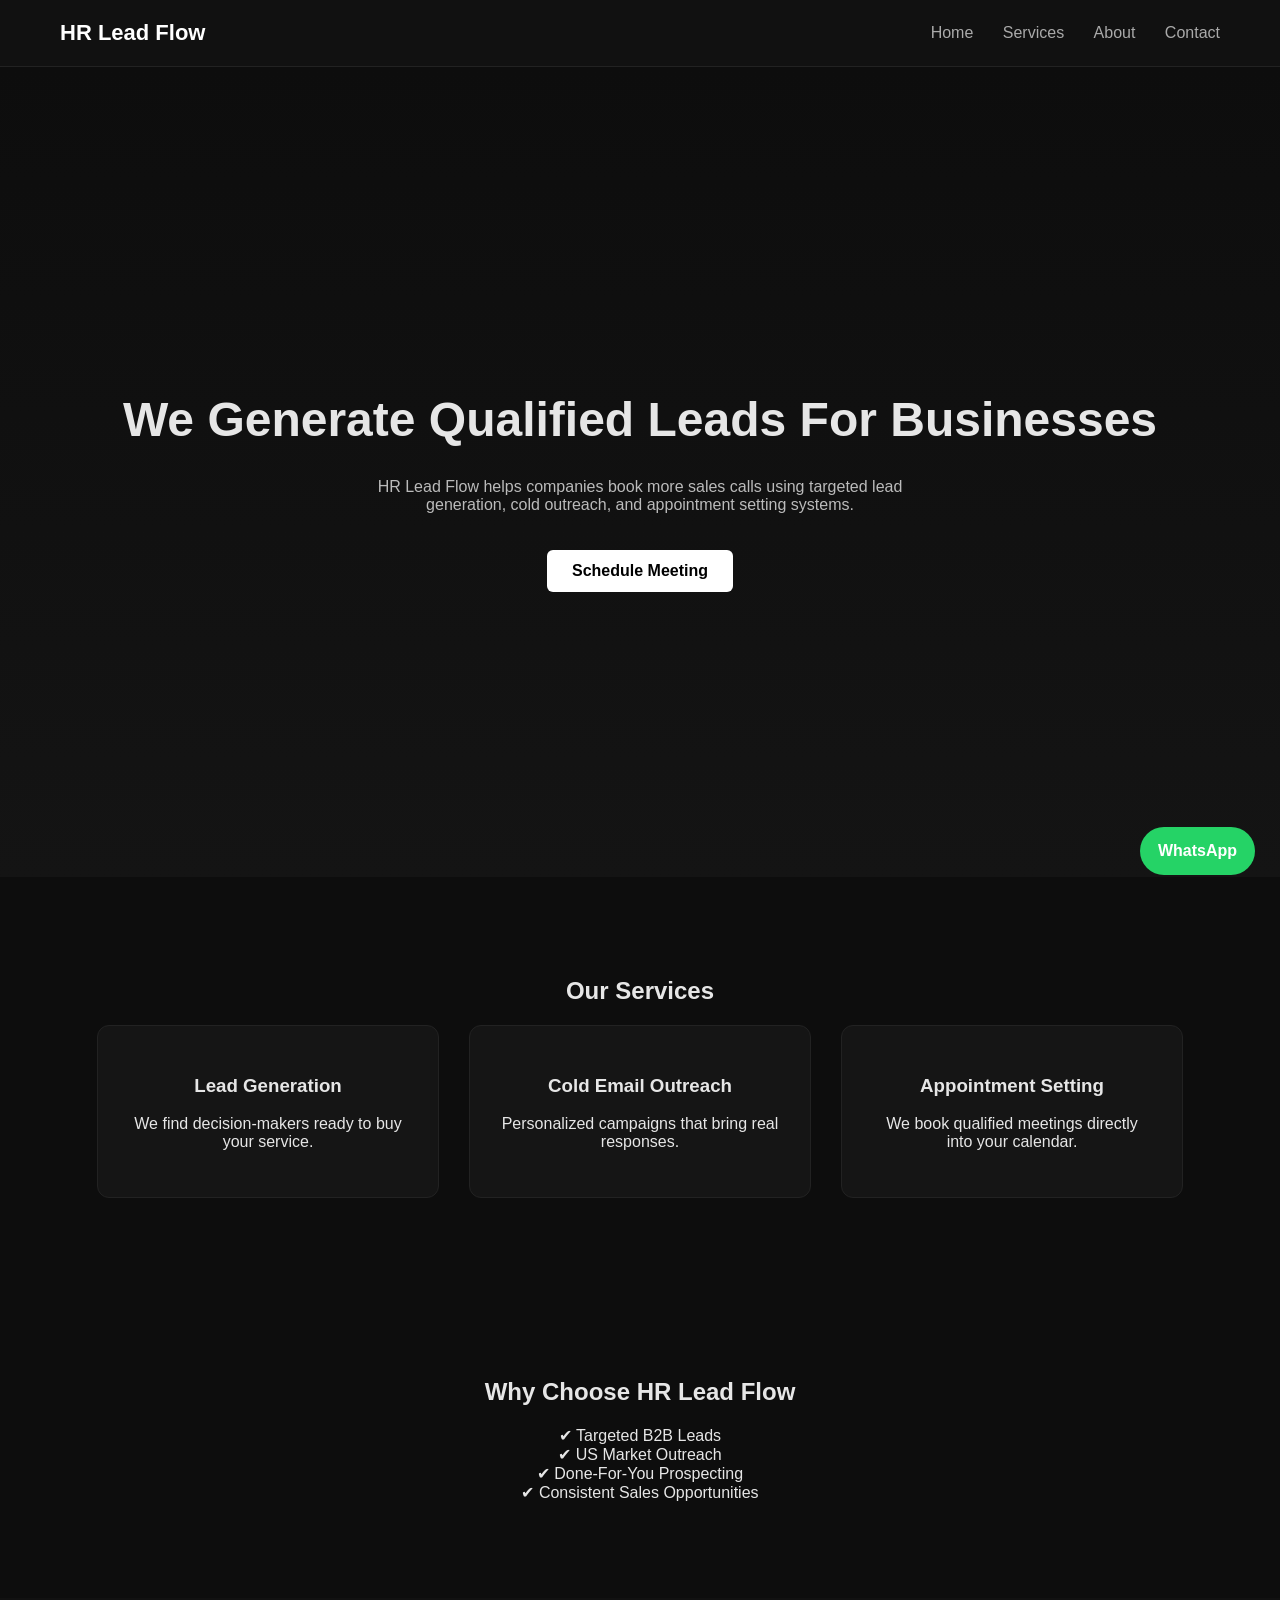
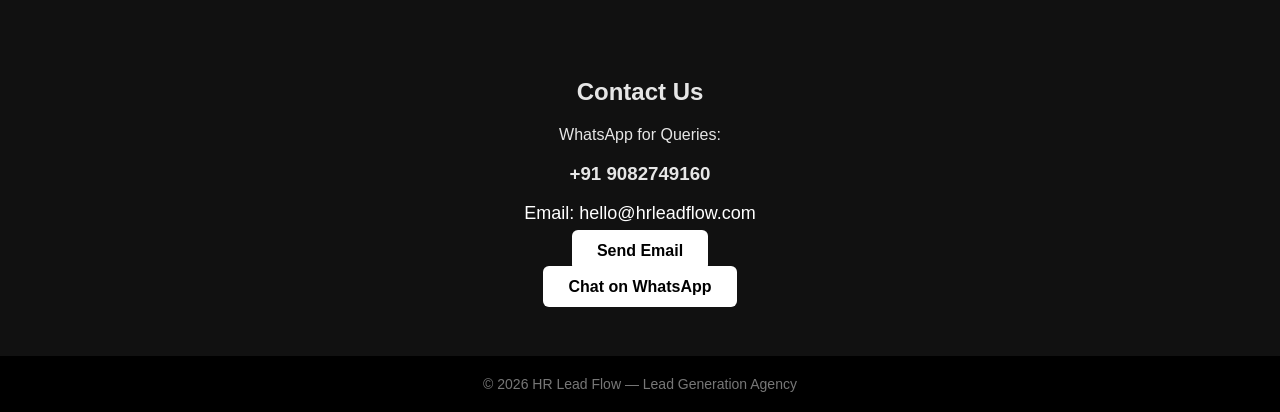
==== index.html @ ba4fa2c9 "Add files via upload" ====
<!DOCTYPE html>
<html lang="en">
<head>
<meta charset="UTF-8">
<meta name="viewport" content="width=device-width, initial-scale=1.0">

<title>HR Lead Flow | Lead Generation Agency</title>

<style>

body{
margin:0;
font-family:Arial, Helvetica, sans-serif;
background:#0d0d0d;
color:#e6e6e6;
}

header{
background:#111;
padding:20px 60px;
display:flex;
justify-content:space-between;
align-items:center;
border-bottom:1px solid #222;
}

.logo{
font-size:22px;
font-weight:bold;
color:white;
}

nav a{
color:#aaa;
margin-left:25px;
text-decoration:none;
}

nav a:hover{
color:white;
}

.hero{
height:90vh;
display:flex;
flex-direction:column;
justify-content:center;
align-items:center;
text-align:center;
background:linear-gradient(180deg,#0d0d0d,#141414);
}

.hero h1{
font-size:48px;
margin-bottom:15px;
}

.hero p{
color:#bbb;
max-width:600px;
}

.btn{
margin-top:20px;
padding:12px 25px;
background:#ffffff;
color:#000;
border-radius:6px;
text-decoration:none;
font-weight:bold;
}

.btn:hover{
background:#ddd;
}

.section{
padding:80px 60px;
text-align:center;
}

.cards{
display:flex;
justify-content:center;
gap:30px;
flex-wrap:wrap;
}

.card{
background:#151515;
padding:30px;
border-radius:12px;
width:280px;
border:1px solid #222;
}

.card:hover{
transform:translateY(-5px);
transition:.3s;
}

.contact{
background:#111;
padding:60px;
text-align:center;
}

footer{
background:#000;
padding:20px;
text-align:center;
color:#777;
font-size:14px;
}

.whatsapp{
position:fixed;
bottom:25px;
right:25px;
background:#25D366;
color:white;
padding:15px 18px;
border-radius:50px;
text-decoration:none;
font-weight:bold;
}

.email{
margin-top:10px;
font-size:18px;
color:#fff;
}

</style>
</head>

<body>

<header>
<div class="logo">HR Lead Flow</div>
<nav>
<a href="#">Home</a>
<a href="#">Services</a>
<a href="#">About</a>
<a href="#">Contact</a>
</nav>
</header>

<section class="hero">
<h1>We Generate Qualified Leads For Businesses</h1>

<p>
HR Lead Flow helps companies book more sales calls using targeted lead generation,
cold outreach, and appointment setting systems.
</p>

<a class="btn" href="https://wa.me/919082749160">
Schedule Meeting
</a>

</section>

<section class="section">
<h2>Our Services</h2>

<div class="cards">

<div class="card">
<h3>Lead Generation</h3>
<p>We find decision-makers ready to buy your service.</p>
</div>

<div class="card">
<h3>Cold Email Outreach</h3>
<p>Personalized campaigns that bring real responses.</p>
</div>

<div class="card">
<h3>Appointment Setting</h3>
<p>We book qualified meetings directly into your calendar.</p>
</div>

</div>
</section>

<section class="section">
<h2>Why Choose HR Lead Flow</h2>

<p>
✔ Targeted B2B Leads<br>
✔ US Market Outreach<br>
✔ Done-For-You Prospecting<br>
✔ Consistent Sales Opportunities
</p>

</section>

<section class="contact">
<h2>Contact Us</h2>

<p>WhatsApp for Queries:</p>
<h3>+91 9082749160</h3>

<p class="email">Email: hello@hrleadflow.com</p>

<a class="btn" href="mailto:hello@hrleadflow.com">
Send Email
</a>

<br><br>

<a class="btn" href="https://wa.me/919082749160">
Chat on WhatsApp
</a>

</section>

<footer>
© 2026 HR Lead Flow — Lead Generation Agency
</footer>

<a class="whatsapp" href="https://wa.me/919082749160">
WhatsApp
</a>

</body>
</html>
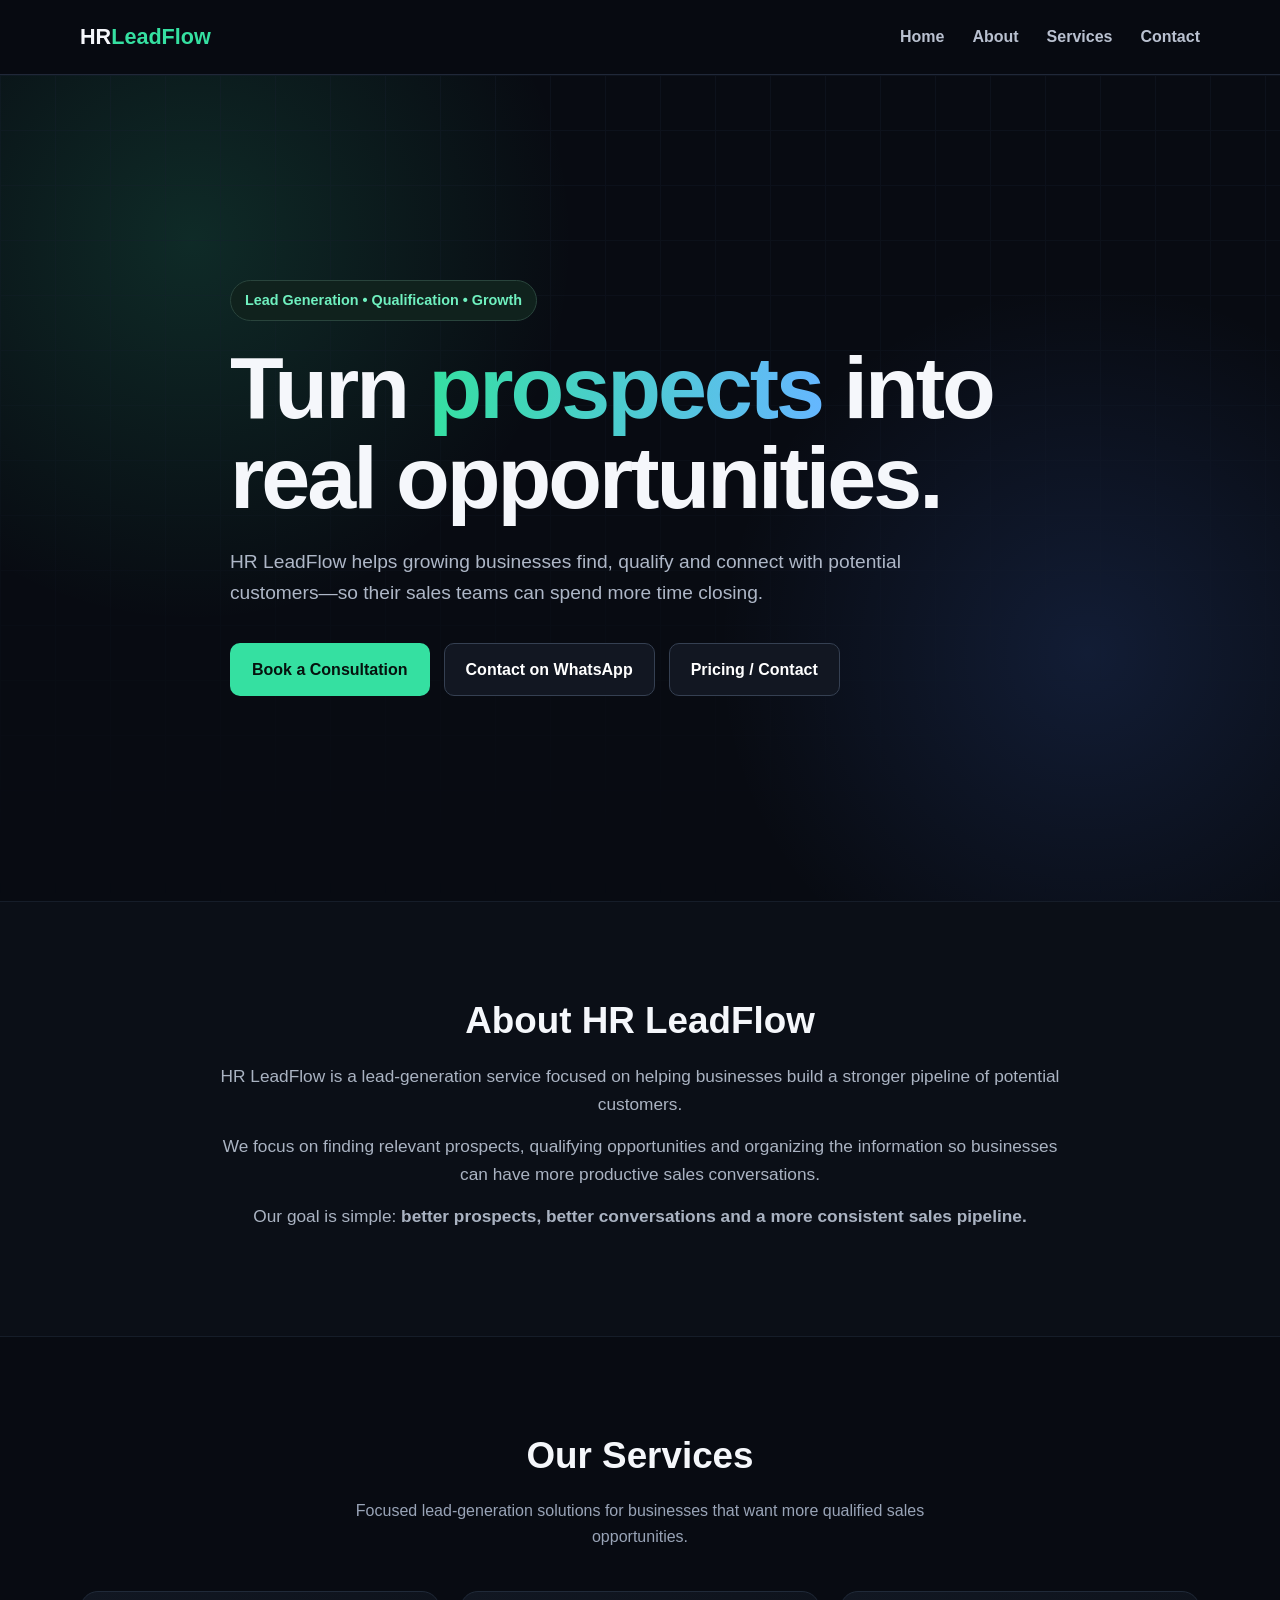
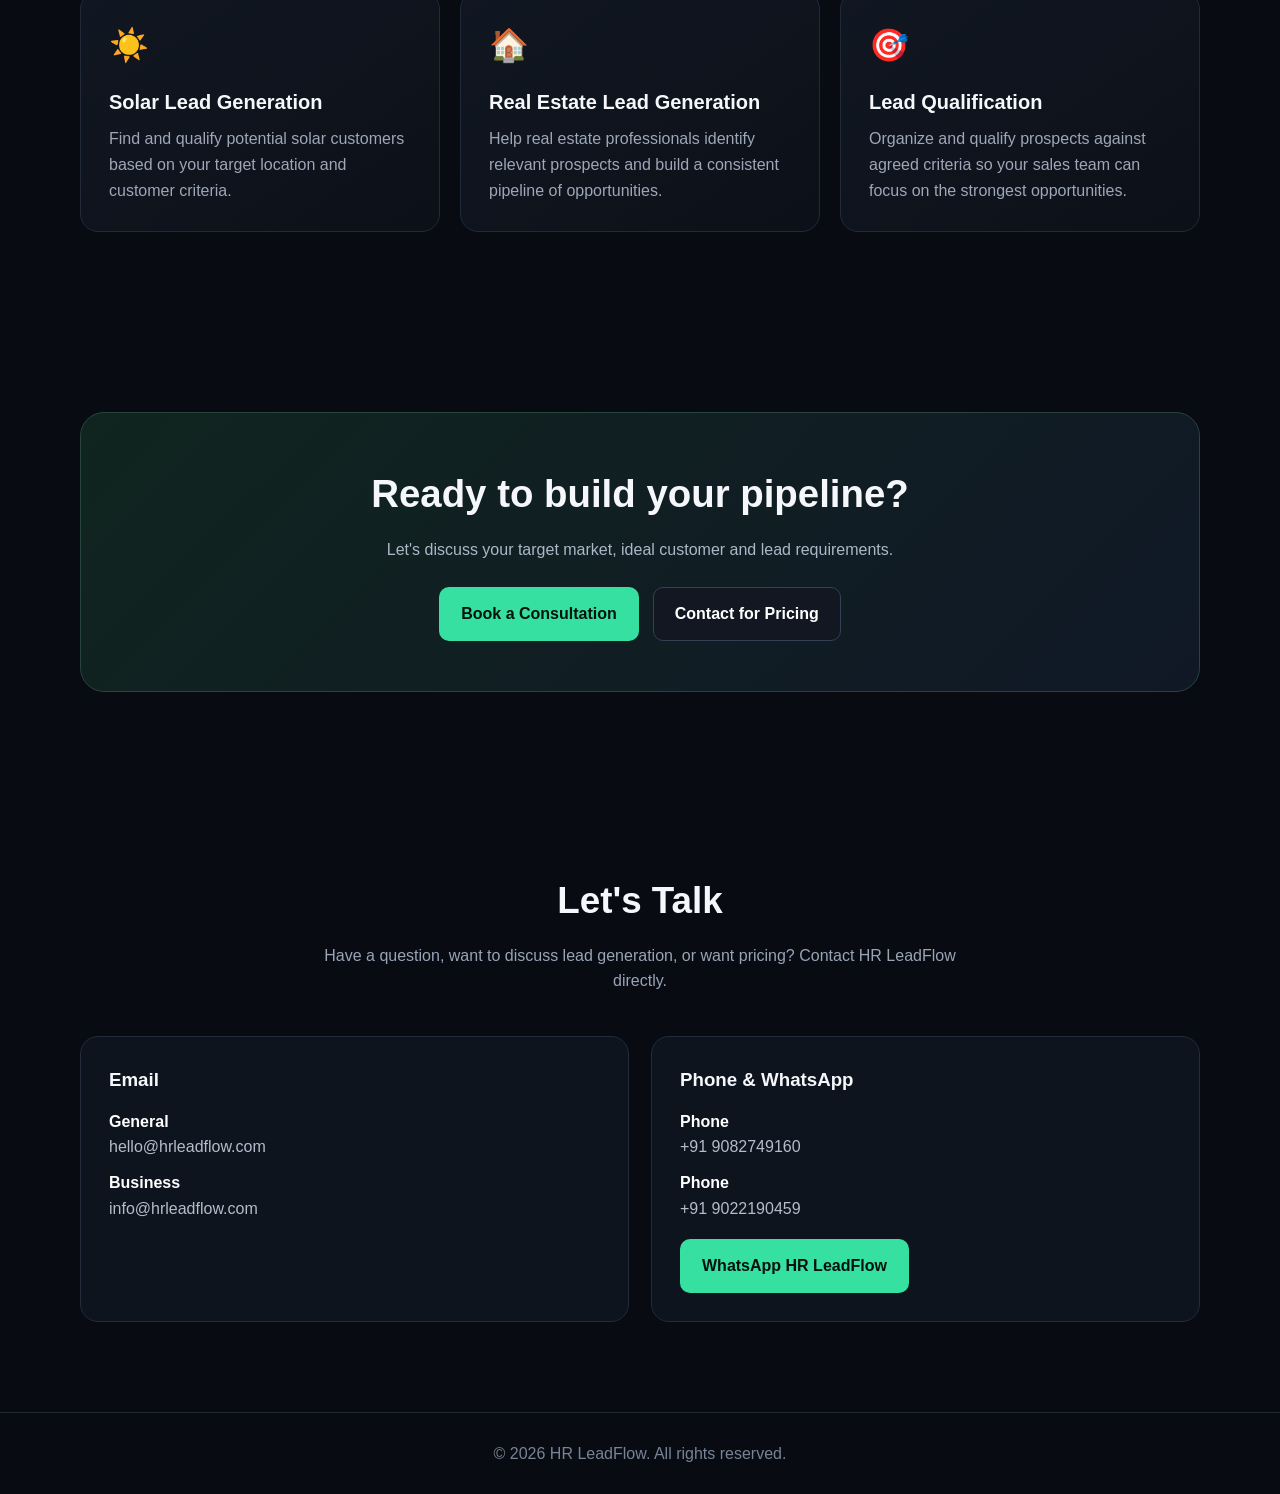
==== commit 6457aec1: "Update index.html" ====
--- a/index.html
+++ b/index.html
@@ -3,225 +3,86 @@
 <head>
 <meta charset="UTF-8">
 <meta name="viewport" content="width=device-width, initial-scale=1.0">
-
-<title>HR Lead Flow | Lead Generation Agency</title>
-
+<title>HR LeadFlow | Qualified Leads That Drive Growth</title>
+<meta name="description" content="HR LeadFlow helps solar and real estate businesses generate and qualify sales opportunities.">
 <style>
-
-body{
-margin:0;
-font-family:Arial, Helvetica, sans-serif;
-background:#0d0d0d;
-color:#e6e6e6;
-}
-
-header{
-background:#111;
-padding:20px 60px;
-display:flex;
-justify-content:space-between;
-align-items:center;
-border-bottom:1px solid #222;
-}
-
-.logo{
-font-size:22px;
-font-weight:bold;
-color:white;
-}
-
-nav a{
-color:#aaa;
-margin-left:25px;
-text-decoration:none;
-}
-
-nav a:hover{
-color:white;
-}
-
-.hero{
-height:90vh;
-display:flex;
-flex-direction:column;
-justify-content:center;
-align-items:center;
-text-align:center;
-background:linear-gradient(180deg,#0d0d0d,#141414);
-}
-
-.hero h1{
-font-size:48px;
-margin-bottom:15px;
-}
-
-.hero p{
-color:#bbb;
-max-width:600px;
-}
-
-.btn{
-margin-top:20px;
-padding:12px 25px;
-background:#ffffff;
-color:#000;
-border-radius:6px;
-text-decoration:none;
-font-weight:bold;
-}
-
-.btn:hover{
-background:#ddd;
-}
-
-.section{
-padding:80px 60px;
-text-align:center;
-}
-
-.cards{
-display:flex;
-justify-content:center;
-gap:30px;
-flex-wrap:wrap;
-}
-
-.card{
-background:#151515;
-padding:30px;
-border-radius:12px;
-width:280px;
-border:1px solid #222;
-}
-
-.card:hover{
-transform:translateY(-5px);
-transition:.3s;
-}
-
-.contact{
-background:#111;
-padding:60px;
-text-align:center;
-}
-
-footer{
-background:#000;
-padding:20px;
-text-align:center;
-color:#777;
-font-size:14px;
-}
-
-.whatsapp{
-position:fixed;
-bottom:25px;
-right:25px;
-background:#25D366;
-color:white;
-padding:15px 18px;
-border-radius:50px;
-text-decoration:none;
-font-weight:bold;
-}
-
-.email{
-margin-top:10px;
-font-size:18px;
-color:#fff;
-}
-
+*{box-sizing:border-box;margin:0;padding:0}html{scroll-behavior:smooth}
+body{font-family:Inter,Arial,sans-serif;background:#080b12;color:#f5f7fb;line-height:1.6}
+a{text-decoration:none;color:inherit}.container{width:min(1120px,92%);margin:auto}
+nav{position:sticky;top:0;z-index:1000;background:rgba(8,11,18,.9);backdrop-filter:blur(14px);border-bottom:1px solid #202838}
+.nav-inner{height:74px;display:flex;align-items:center;justify-content:space-between}
+.logo{font-size:1.35rem;font-weight:800}.logo span{color:#35e0a1}.nav-links{display:flex;gap:28px;list-style:none}
+.nav-links a{color:#b9c1d0;font-weight:600}.nav-links a:hover{color:#35e0a1}
+.hero{min-height:calc(100vh - 74px);display:flex;align-items:center;position:relative;overflow:hidden;background:radial-gradient(circle at 15% 20%,rgba(53,224,161,.15),transparent 30%),radial-gradient(circle at 85% 70%,rgba(75,130,255,.15),transparent 30%)}
+.hero:before{content:"";position:absolute;inset:0;opacity:.35;background-image:linear-gradient(#182131 1px,transparent 1px),linear-gradient(90deg,#182131 1px,transparent 1px);background-size:55px 55px;mask-image:linear-gradient(to bottom,#000,transparent)}
+.hero-content{position:relative;max-width:820px;padding:90px 0}
+.badge{display:inline-block;padding:8px 14px;border:1px solid #29443c;border-radius:999px;color:#6ff0bf;background:#10221d;font-size:.9rem;font-weight:700;margin-bottom:22px}
+h1{font-size:clamp(2.7rem,7vw,5.5rem);line-height:1.02;letter-spacing:-3px;margin-bottom:25px}
+.gradient{background:linear-gradient(90deg,#35e0a1,#65b7ff);-webkit-background-clip:text;background-clip:text;color:transparent}
+.hero p{font-size:1.2rem;color:#aeb7c7;max-width:680px;margin-bottom:34px}.buttons{display:flex;gap:14px;flex-wrap:wrap}
+.btn{display:inline-flex;align-items:center;justify-content:center;padding:13px 21px;border-radius:10px;font-weight:800;border:1px solid transparent;transition:.2s}
+.btn-primary{background:#35e0a1;color:#06120e}.btn-primary:hover{transform:translateY(-2px);box-shadow:0 12px 35px rgba(53,224,161,.2)}
+.btn-secondary{border-color:#354052;background:#121722;color:#fff}.btn-secondary:hover{border-color:#35e0a1;color:#35e0a1}
+section{padding:90px 0}.section-title{text-align:center;font-size:2.3rem;margin-bottom:12px}.section-subtitle{text-align:center;color:#99a4b7;max-width:650px;margin:0 auto 42px}
+.grid{display:grid;grid-template-columns:repeat(3,1fr);gap:20px}.card{background:linear-gradient(145deg,#111722,#0c1018);border:1px solid #202a39;border-radius:18px;padding:28px;transition:.25s}
+.card:hover{transform:translateY(-5px);border-color:#31564b}.icon{font-size:2rem;margin-bottom:15px}.card h3{margin-bottom:8px;font-size:1.25rem}.card p{color:#9da7b8}
+.about{background:#0b0f17;border-top:1px solid #161d29;border-bottom:1px solid #161d29}.about-box{max-width:850px;margin:auto;text-align:center}.about-box p{color:#aab3c2;font-size:1.08rem;margin-bottom:15px}
+.cta{background:linear-gradient(135deg,#10251f,#101827);border:1px solid #29443c;border-radius:24px;padding:50px;text-align:center}.cta h2{font-size:2.4rem;margin-bottom:12px}.cta p{color:#aeb7c7;margin-bottom:25px}
+.contact-grid{display:grid;grid-template-columns:1fr 1fr;gap:22px}.contact-card{background:#0e141e;border:1px solid #222c3b;border-radius:18px;padding:28px}.contact-card h3{margin-bottom:14px}
+.contact-item{margin:10px 0;color:#b4bdcb}.contact-item strong{color:#fff;display:block}footer{border-top:1px solid #202838;padding:28px 0;color:#788496;text-align:center}
+@media(max-width:800px){.nav-links{gap:12px;font-size:.9rem}.grid,.contact-grid{grid-template-columns:1fr}h1{letter-spacing:-2px}.cta{padding:32px 22px}}
+@media(max-width:560px){.nav-inner{height:auto;padding:18px 0;align-items:flex-start}.nav-links{flex-wrap:wrap;justify-content:flex-end}.hero-content{padding:70px 0}section{padding:70px 0}}
 </style>
 </head>
+<body>
+<nav><div class="container nav-inner">
+<a href="#home" class="logo">HR<span>LeadFlow</span></a>
+<ul class="nav-links"><li><a href="#home">Home</a></li><li><a href="#about">About</a></li><li><a href="#services">Services</a></li><li><a href="#contact">Contact</a></li></ul>
+</div></nav>
+<main>
+<section id="home" class="hero"><div class="container hero-content">
+<div class="badge">Lead Generation • Qualification • Growth</div>
+<h1>Turn <span class="gradient">prospects</span> into real opportunities.</h1>
+<p>HR LeadFlow helps growing businesses find, qualify and connect with potential customers—so their sales teams can spend more time closing.</p>
+<div class="buttons">
+<a class="btn btn-primary" href="https://wa.me/919082749160?text=Hi%20HR%20LeadFlow%2C%20I%27d%20like%20to%20book%20a%20consultation." target="_blank" rel="noopener">Book a Consultation</a>
+<a class="btn btn-secondary" href="https://wa.me/919082749160?text=Hi%20HR%20LeadFlow%2C%20I%27d%20like%20to%20discuss%20your%20services." target="_blank" rel="noopener">Contact on WhatsApp</a>
+<a class="btn btn-secondary" href="#contact">Pricing / Contact</a>
+</div></div></section>
 
-<body>
+<section id="about" class="about"><div class="container"><div class="about-box">
+<h2 class="section-title">About HR LeadFlow</h2>
+<p>HR LeadFlow is a lead-generation service focused on helping businesses build a stronger pipeline of potential customers.</p>
+<p>We focus on finding relevant prospects, qualifying opportunities and organizing the information so businesses can have more productive sales conversations.</p>
+<p>Our goal is simple: <strong>better prospects, better conversations and a more consistent sales pipeline.</strong></p>
+</div></div></section>
 
-<header>
-<div class="logo">HR Lead Flow</div>
-<nav>
-<a href="#">Home</a>
-<a href="#">Services</a>
-<a href="#">About</a>
-<a href="#">Contact</a>
-</nav>
-</header>
+<section id="services"><div class="container">
+<h2 class="section-title">Our Services</h2><p class="section-subtitle">Focused lead-generation solutions for businesses that want more qualified sales opportunities.</p>
+<div class="grid">
+<div class="card"><div class="icon">☀️</div><h3>Solar Lead Generation</h3><p>Find and qualify potential solar customers based on your target location and customer criteria.</p></div>
+<div class="card"><div class="icon">🏠</div><h3>Real Estate Lead Generation</h3><p>Help real estate professionals identify relevant prospects and build a consistent pipeline of opportunities.</p></div>
+<div class="card"><div class="icon">🎯</div><h3>Lead Qualification</h3><p>Organize and qualify prospects against agreed criteria so your sales team can focus on the strongest opportunities.</p></div>
+</div></div></section>
 
-<section class="hero">
-<h1>We Generate Qualified Leads For Businesses</h1>
+<section><div class="container"><div class="cta">
+<h2>Ready to build your pipeline?</h2><p>Let's discuss your target market, ideal customer and lead requirements.</p>
+<div class="buttons" style="justify-content:center">
+<a class="btn btn-primary" href="https://wa.me/919082749160?text=Hi%20HR%20LeadFlow%2C%20I%27d%20like%20to%20book%20a%20consultation." target="_blank" rel="noopener">Book a Consultation</a>
+<a class="btn btn-secondary" href="#contact">Contact for Pricing</a>
+</div></div></div></section>
 
-<p>
-HR Lead Flow helps companies book more sales calls using targeted lead generation,
-cold outreach, and appointment setting systems.
-</p>
-
-<a class="btn" href="https://wa.me/919082749160">
-Schedule Meeting
-</a>
-
-</section>
-
-<section class="section">
-<h2>Our Services</h2>
-
-<div class="cards">
-
-<div class="card">
-<h3>Lead Generation</h3>
-<p>We find decision-makers ready to buy your service.</p>
-</div>
-
-<div class="card">
-<h3>Cold Email Outreach</h3>
-<p>Personalized campaigns that bring real responses.</p>
-</div>
-
-<div class="card">
-<h3>Appointment Setting</h3>
-<p>We book qualified meetings directly into your calendar.</p>
-</div>
-
-</div>
-</section>
-
-<section class="section">
-<h2>Why Choose HR Lead Flow</h2>
-
-<p>
-✔ Targeted B2B Leads<br>
-✔ US Market Outreach<br>
-✔ Done-For-You Prospecting<br>
-✔ Consistent Sales Opportunities
-</p>
-
-</section>
-
-<section class="contact">
-<h2>Contact Us</h2>
-
-<p>WhatsApp for Queries:</p>
-<h3>+91 9082749160</h3>
-
-<p class="email">Email: hello@hrleadflow.com</p>
-
-<a class="btn" href="mailto:hello@hrleadflow.com">
-Send Email
-</a>
-
-<br><br>
-
-<a class="btn" href="https://wa.me/919082749160">
-Chat on WhatsApp
-</a>
-
-</section>
-
-<footer>
-© 2026 HR Lead Flow — Lead Generation Agency
-</footer>
-
-<a class="whatsapp" href="https://wa.me/919082749160">
-WhatsApp
-</a>
-
-</body>
-</html>	+<section id="contact"><div class="container">
+<h2 class="section-title">Let's Talk</h2><p class="section-subtitle">Have a question, want to discuss lead generation, or want pricing? Contact HR LeadFlow directly.</p>
+<div class="contact-grid">
+<div class="contact-card"><h3>Email</h3>
+<div class="contact-item"><strong>General</strong><a href="mailto:hello@hrleadflow.com">hello@hrleadflow.com</a></div>
+<div class="contact-item"><strong>Business</strong><a href="mailto:info@hrleadflow.com">info@hrleadflow.com</a></div></div>
+<div class="contact-card"><h3>Phone & WhatsApp</h3>
+<div class="contact-item"><strong>Phone</strong>+91 9082749160</div>
+<div class="contact-item"><strong>Phone</strong>+91 9022190459</div>
+<div class="buttons" style="margin-top:18px"><a class="btn btn-primary" href="https://wa.me/919082749160?text=Hi%20HR%20LeadFlow%2C%20I%27d%20like%20to%20contact%20you." target="_blank" rel="noopener">WhatsApp HR LeadFlow</a></div>
+</div></div></div></section>
+</main>
+<footer><div class="container">© 2026 HR LeadFlow. All rights reserved.</div></footer>
+</body></html>
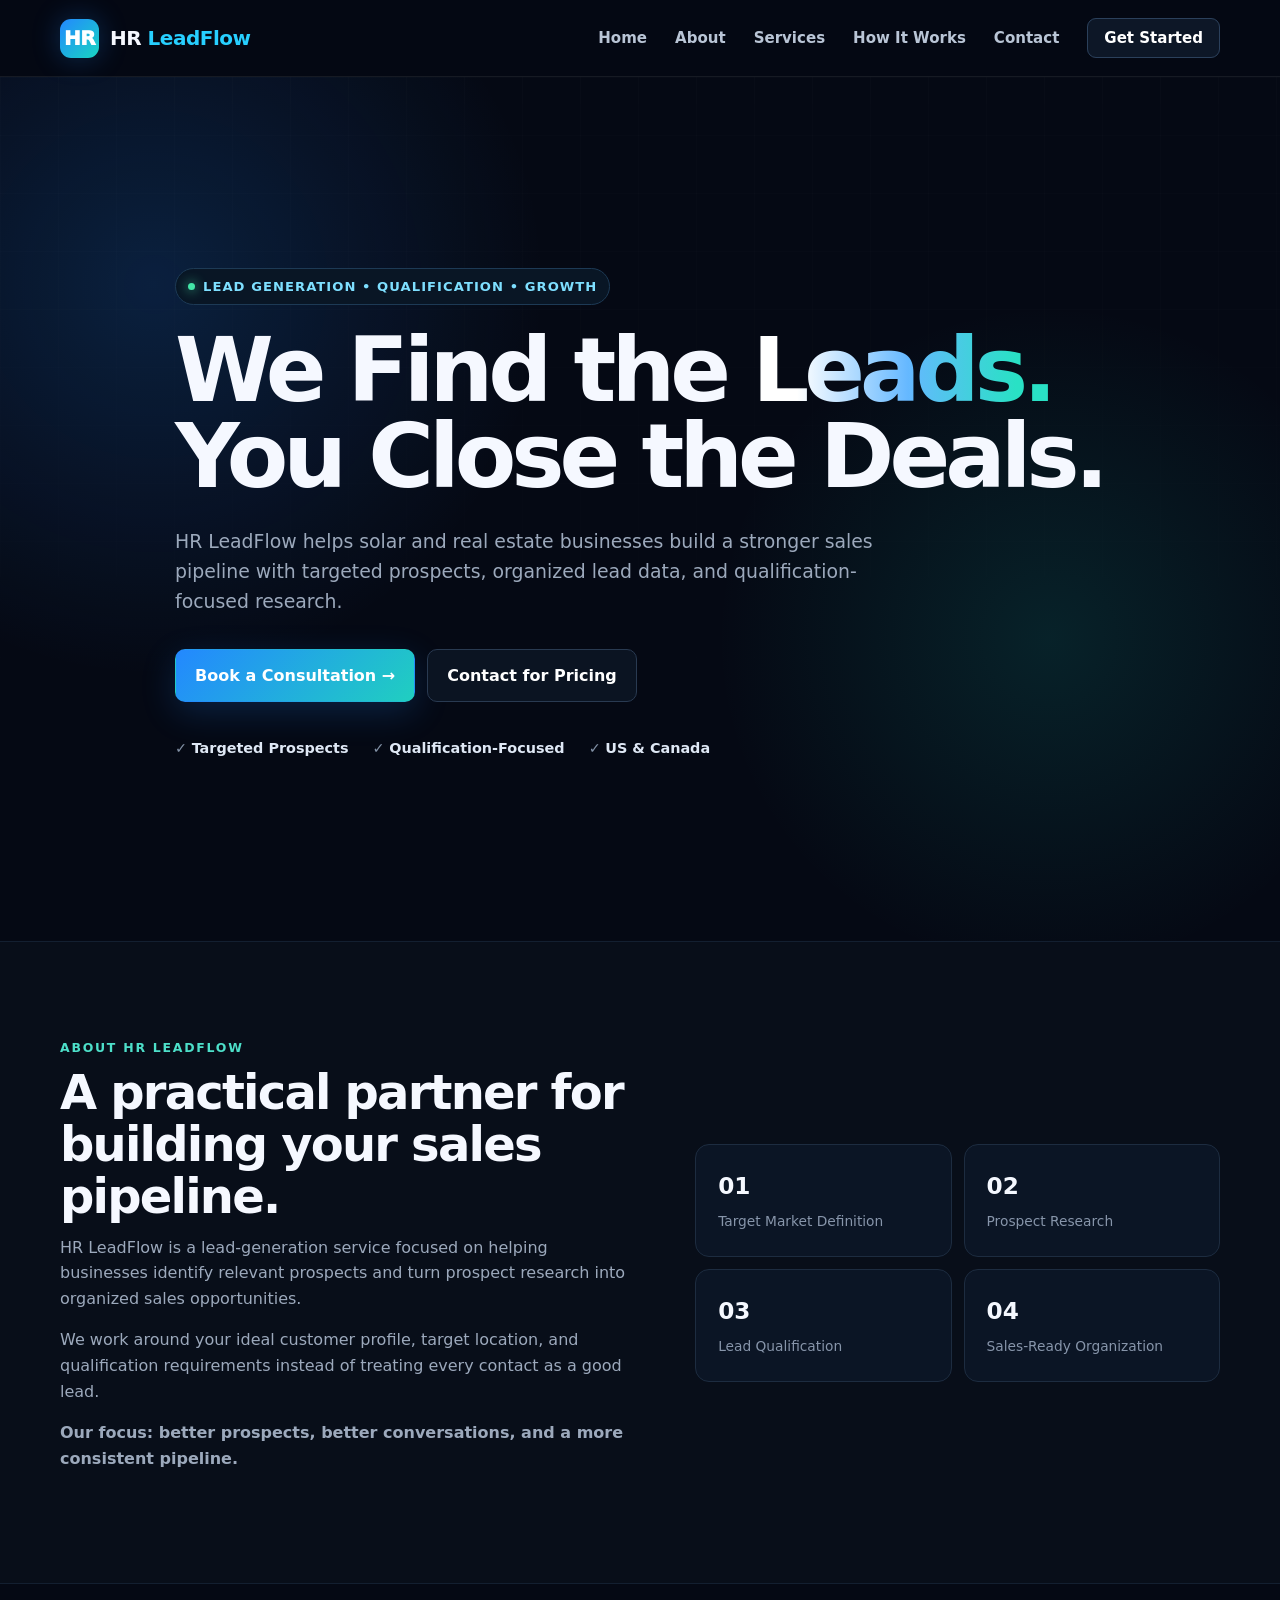
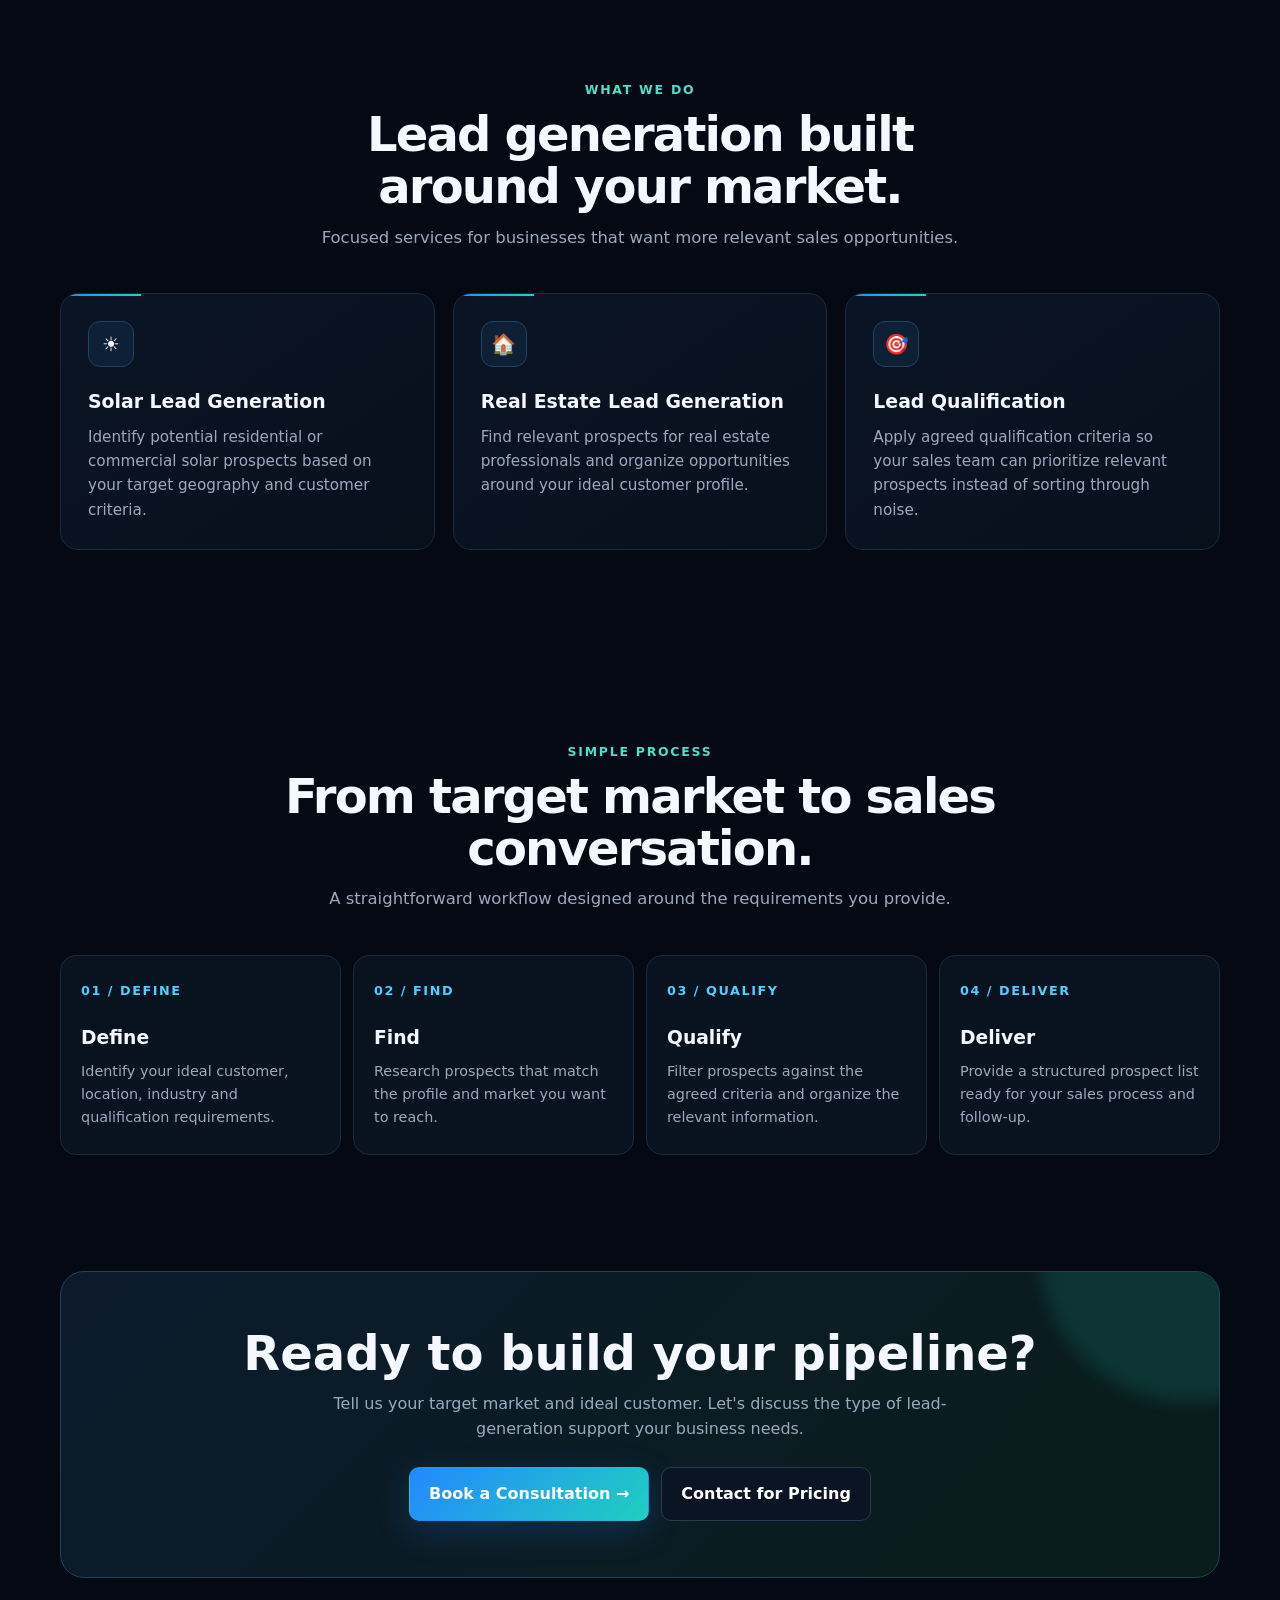
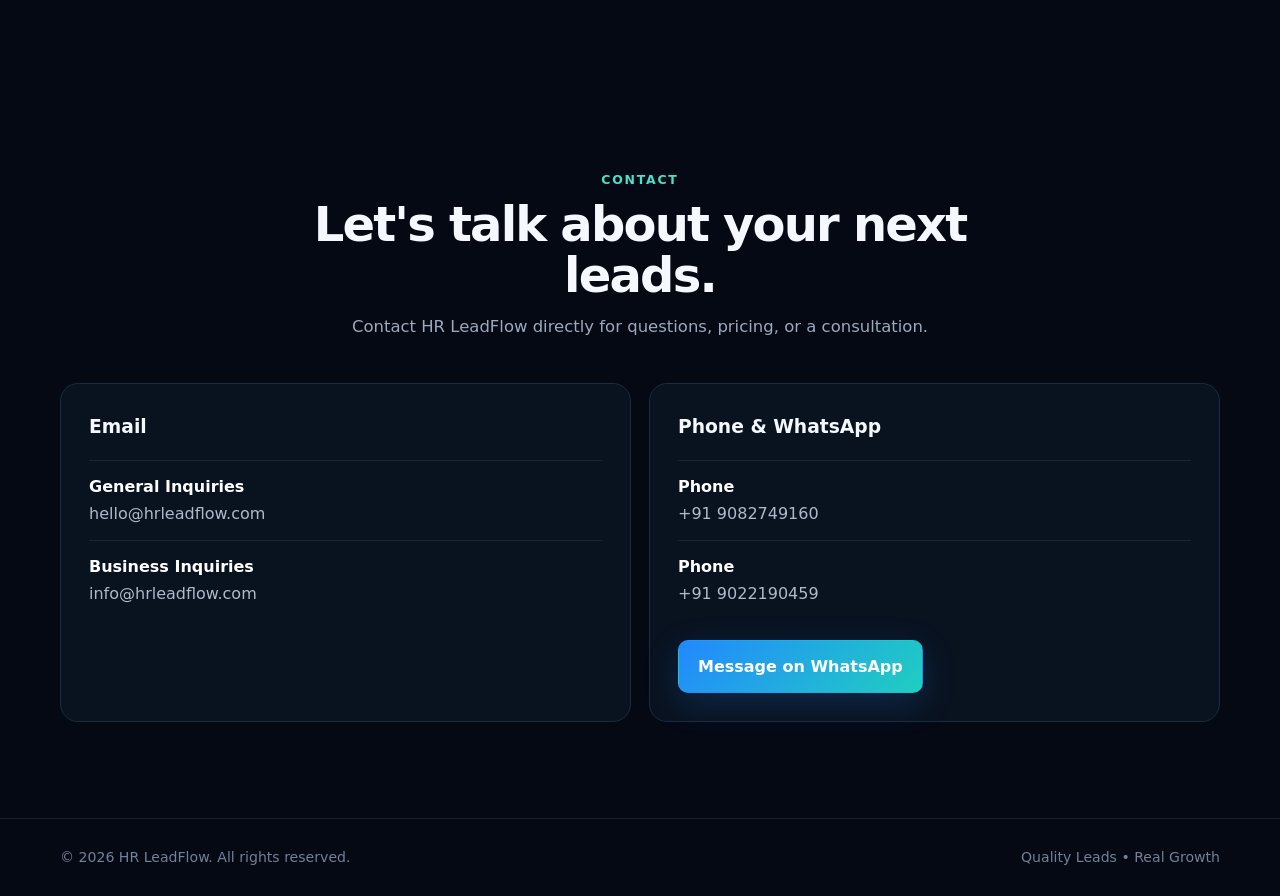
==== commit 7690eaf5: "Update index.html" ====
--- a/index.html
+++ b/index.html
@@ -3,86 +3,280 @@
 <head>
 <meta charset="UTF-8">
 <meta name="viewport" content="width=device-width, initial-scale=1.0">
-<title>HR LeadFlow | Qualified Leads That Drive Growth</title>
-<meta name="description" content="HR LeadFlow helps solar and real estate businesses generate and qualify sales opportunities.">
+<title>HR LeadFlow | Quality Leads • Real Growth</title>
+<meta name="description" content="HR LeadFlow helps solar and real estate businesses find, qualify, and organize targeted sales opportunities.">
 <style>
-*{box-sizing:border-box;margin:0;padding:0}html{scroll-behavior:smooth}
-body{font-family:Inter,Arial,sans-serif;background:#080b12;color:#f5f7fb;line-height:1.6}
-a{text-decoration:none;color:inherit}.container{width:min(1120px,92%);margin:auto}
-nav{position:sticky;top:0;z-index:1000;background:rgba(8,11,18,.9);backdrop-filter:blur(14px);border-bottom:1px solid #202838}
-.nav-inner{height:74px;display:flex;align-items:center;justify-content:space-between}
-.logo{font-size:1.35rem;font-weight:800}.logo span{color:#35e0a1}.nav-links{display:flex;gap:28px;list-style:none}
-.nav-links a{color:#b9c1d0;font-weight:600}.nav-links a:hover{color:#35e0a1}
-.hero{min-height:calc(100vh - 74px);display:flex;align-items:center;position:relative;overflow:hidden;background:radial-gradient(circle at 15% 20%,rgba(53,224,161,.15),transparent 30%),radial-gradient(circle at 85% 70%,rgba(75,130,255,.15),transparent 30%)}
-.hero:before{content:"";position:absolute;inset:0;opacity:.35;background-image:linear-gradient(#182131 1px,transparent 1px),linear-gradient(90deg,#182131 1px,transparent 1px);background-size:55px 55px;mask-image:linear-gradient(to bottom,#000,transparent)}
-.hero-content{position:relative;max-width:820px;padding:90px 0}
-.badge{display:inline-block;padding:8px 14px;border:1px solid #29443c;border-radius:999px;color:#6ff0bf;background:#10221d;font-size:.9rem;font-weight:700;margin-bottom:22px}
-h1{font-size:clamp(2.7rem,7vw,5.5rem);line-height:1.02;letter-spacing:-3px;margin-bottom:25px}
-.gradient{background:linear-gradient(90deg,#35e0a1,#65b7ff);-webkit-background-clip:text;background-clip:text;color:transparent}
-.hero p{font-size:1.2rem;color:#aeb7c7;max-width:680px;margin-bottom:34px}.buttons{display:flex;gap:14px;flex-wrap:wrap}
-.btn{display:inline-flex;align-items:center;justify-content:center;padding:13px 21px;border-radius:10px;font-weight:800;border:1px solid transparent;transition:.2s}
-.btn-primary{background:#35e0a1;color:#06120e}.btn-primary:hover{transform:translateY(-2px);box-shadow:0 12px 35px rgba(53,224,161,.2)}
-.btn-secondary{border-color:#354052;background:#121722;color:#fff}.btn-secondary:hover{border-color:#35e0a1;color:#35e0a1}
-section{padding:90px 0}.section-title{text-align:center;font-size:2.3rem;margin-bottom:12px}.section-subtitle{text-align:center;color:#99a4b7;max-width:650px;margin:0 auto 42px}
-.grid{display:grid;grid-template-columns:repeat(3,1fr);gap:20px}.card{background:linear-gradient(145deg,#111722,#0c1018);border:1px solid #202a39;border-radius:18px;padding:28px;transition:.25s}
-.card:hover{transform:translateY(-5px);border-color:#31564b}.icon{font-size:2rem;margin-bottom:15px}.card h3{margin-bottom:8px;font-size:1.25rem}.card p{color:#9da7b8}
-.about{background:#0b0f17;border-top:1px solid #161d29;border-bottom:1px solid #161d29}.about-box{max-width:850px;margin:auto;text-align:center}.about-box p{color:#aab3c2;font-size:1.08rem;margin-bottom:15px}
-.cta{background:linear-gradient(135deg,#10251f,#101827);border:1px solid #29443c;border-radius:24px;padding:50px;text-align:center}.cta h2{font-size:2.4rem;margin-bottom:12px}.cta p{color:#aeb7c7;margin-bottom:25px}
-.contact-grid{display:grid;grid-template-columns:1fr 1fr;gap:22px}.contact-card{background:#0e141e;border:1px solid #222c3b;border-radius:18px;padding:28px}.contact-card h3{margin-bottom:14px}
-.contact-item{margin:10px 0;color:#b4bdcb}.contact-item strong{color:#fff;display:block}footer{border-top:1px solid #202838;padding:28px 0;color:#788496;text-align:center}
-@media(max-width:800px){.nav-links{gap:12px;font-size:.9rem}.grid,.contact-grid{grid-template-columns:1fr}h1{letter-spacing:-2px}.cta{padding:32px 22px}}
-@media(max-width:560px){.nav-inner{height:auto;padding:18px 0;align-items:flex-start}.nav-links{flex-wrap:wrap;justify-content:flex-end}.hero-content{padding:70px 0}section{padding:70px 0}}
+:root{
+  --bg:#050914;--bg2:#091120;--card:#0b1424;--card2:#0e192b;
+  --text:#f5f8ff;--muted:#9ca9bc;--line:#1d2a3d;
+  --blue:#2388ff;--cyan:#18d6c2;--green:#43e6a7;
+  --max:1160px;
+}
+*{box-sizing:border-box;margin:0;padding:0}
+html{scroll-behavior:smooth}
+body{
+  font-family:Inter,ui-sans-serif,system-ui,-apple-system,BlinkMacSystemFont,"Segoe UI",Arial,sans-serif;
+  background:var(--bg);color:var(--text);line-height:1.6;overflow-x:hidden
+}
+a{text-decoration:none;color:inherit}
+.container{width:min(var(--max),92%);margin:auto}
+nav{
+  position:sticky;top:0;z-index:1000;background:rgba(5,9,20,.84);
+  backdrop-filter:blur(18px);border-bottom:1px solid rgba(255,255,255,.07)
+}
+.nav-inner{min-height:76px;display:flex;align-items:center;justify-content:space-between;gap:25px}
+.brand{display:flex;align-items:center;gap:11px;font-weight:900;font-size:1.25rem;letter-spacing:-.5px}
+.brand-mark{
+  width:39px;height:39px;border-radius:11px;display:grid;place-items:center;
+  background:linear-gradient(135deg,var(--blue),var(--cyan));color:white;
+  box-shadow:0 0 28px rgba(35,136,255,.28);font-weight:950
+}
+.brand-name span{color:#27cfff}
+.nav-links{display:flex;align-items:center;gap:28px;list-style:none}
+.nav-links a{color:#b9c5d6;font-size:.94rem;font-weight:700;transition:.2s}
+.nav-links a:hover{color:#fff}
+.nav-cta{padding:10px 16px;border:1px solid #2b405b;border-radius:9px!important;color:#fff!important;background:#0d1727}
+.hero{
+  min-height:calc(100vh - 76px);display:flex;align-items:center;position:relative;
+  background:
+   radial-gradient(circle at 12% 24%,rgba(35,136,255,.18),transparent 30%),
+   radial-gradient(circle at 82% 65%,rgba(24,214,194,.12),transparent 28%);
+}
+.hero:before{
+  content:"";position:absolute;inset:0;opacity:.23;
+  background-image:linear-gradient(rgba(255,255,255,.055) 1px,transparent 1px),
+  linear-gradient(90deg,rgba(255,255,255,.055) 1px,transparent 1px);
+  background-size:58px 58px;mask-image:linear-gradient(to bottom,#000,transparent 85%)
+}
+.hero-content{position:relative;padding:95px 0 85px;max-width:930px}
+.eyebrow{
+  display:inline-flex;align-items:center;gap:8px;padding:7px 12px;border:1px solid #1d3a55;
+  border-radius:999px;background:#091625;color:#7edfff;font-size:.82rem;font-weight:800;
+  text-transform:uppercase;letter-spacing:.08em;margin-bottom:22px
+}
+.dot{width:7px;height:7px;border-radius:50%;background:var(--green);box-shadow:0 0 12px var(--green)}
+h1{font-size:clamp(3.1rem,7vw,6.6rem);line-height:.96;letter-spacing:-5px;max-width:1000px;margin-bottom:27px}
+.gradient{background:linear-gradient(90deg,#fff 15%,#65b8ff 52%,#29e1c5 88%);-webkit-background-clip:text;background-clip:text;color:transparent}
+.hero p{font-size:1.18rem;color:var(--muted);max-width:700px;margin-bottom:32px}
+.buttons{display:flex;gap:12px;flex-wrap:wrap}
+.btn{
+  display:inline-flex;align-items:center;justify-content:center;gap:8px;padding:13px 19px;border-radius:10px;
+  font-weight:850;border:1px solid transparent;transition:.22s
+}
+.btn-primary{background:linear-gradient(135deg,#2388ff,#20cfc0);color:#fff;box-shadow:0 10px 35px rgba(35,136,255,.2)}
+.btn-primary:hover{transform:translateY(-2px);box-shadow:0 15px 42px rgba(35,136,255,.3)}
+.btn-secondary{background:#0b1422;border-color:#293a51;color:#fff}
+.btn-secondary:hover{border-color:#4b718f;transform:translateY(-2px)}
+.trust-row{display:flex;gap:24px;flex-wrap:wrap;margin-top:35px;color:#8291a6;font-size:.9rem}
+.trust-row strong{color:#dfe8f5}
+section{padding:96px 0}
+.section-head{max-width:730px;margin-bottom:42px}
+.center{text-align:center;margin-left:auto;margin-right:auto}
+.kicker{color:#4ddfc9;font-size:.78rem;font-weight:900;text-transform:uppercase;letter-spacing:.14em;margin-bottom:9px}
+.section-title{font-size:clamp(2rem,4vw,3rem);line-height:1.08;letter-spacing:-1.8px;margin-bottom:12px}
+.section-subtitle{color:var(--muted);font-size:1.03rem}
+.grid-3{display:grid;grid-template-columns:repeat(3,1fr);gap:18px}
+.card{
+  position:relative;background:linear-gradient(145deg,var(--card),#08101c);
+  border:1px solid var(--line);border-radius:18px;padding:27px;overflow:hidden;transition:.25s
+}
+.card:before{content:"";position:absolute;top:0;left:0;width:80px;height:2px;background:linear-gradient(90deg,var(--blue),var(--cyan))}
+.card:hover{transform:translateY(-5px);border-color:#2d4b69}
+.icon{
+  width:46px;height:46px;border-radius:12px;display:grid;place-items:center;
+  background:#0e2035;border:1px solid #214363;font-size:1.25rem;margin-bottom:19px
+}
+.card h3{font-size:1.18rem;margin-bottom:8px}.card p{color:var(--muted);font-size:.95rem}
+.about{background:#080e19;border-top:1px solid #131f30;border-bottom:1px solid #131f30}
+.about-layout{display:grid;grid-template-columns:1.05fr .95fr;gap:55px;align-items:center}
+.about-copy p{color:var(--muted);margin-bottom:16px}
+.about-panel{display:grid;grid-template-columns:1fr 1fr;gap:12px}
+.stat{padding:22px;background:#0b1525;border:1px solid #1d2c40;border-radius:14px}
+.stat b{display:block;font-size:1.45rem;margin-bottom:4px}.stat span{color:#8795aa;font-size:.86rem}
+.steps{display:grid;grid-template-columns:repeat(4,1fr);gap:12px}
+.step{padding:25px 20px;background:#09121f;border:1px solid #1b2a3d;border-radius:16px}
+.step-num{color:#4dcfff;font-weight:900;font-size:.8rem;letter-spacing:.12em;margin-bottom:22px}
+.step h3{margin-bottom:7px}.step p{color:var(--muted);font-size:.9rem}
+.cta-wrap{padding-top:20px}
+.cta{
+  position:relative;overflow:hidden;background:linear-gradient(135deg,#0c1a2c,#0a1d1b);
+  border:1px solid #24415a;border-radius:24px;padding:56px;text-align:center
+}
+.cta:after{content:"";position:absolute;width:300px;height:300px;border-radius:50%;right:-120px;top:-170px;background:rgba(24,214,194,.13);filter:blur(8px)}
+.cta h2{position:relative;font-size:clamp(2rem,4vw,3rem);line-height:1.05;margin-bottom:12px;z-index:1}
+.cta p{position:relative;color:var(--muted);max-width:650px;margin:0 auto 25px;z-index:1}
+.cta .buttons{position:relative;justify-content:center;z-index:1}
+.contact-grid{display:grid;grid-template-columns:1fr 1fr;gap:18px}
+.contact-card{background:#09121f;border:1px solid #1c2b3e;border-radius:18px;padding:28px}
+.contact-card h3{margin-bottom:18px}
+.contact-item{padding:13px 0;border-top:1px solid #182638;color:#aeb9c9}
+.contact-item strong{display:block;color:#fff;margin-bottom:2px}.contact-item a:hover{color:#35ddc8}
+footer{border-top:1px solid #172334;padding:27px 0;color:#728198;font-size:.88rem}
+.footer-inner{display:flex;justify-content:space-between;gap:20px;align-items:center}
+@media(max-width:850px){
+ .nav-links{gap:13px}.nav-cta{display:none}.grid-3,.steps{grid-template-columns:1fr 1fr}.about-layout{grid-template-columns:1fr}.contact-grid{grid-template-columns:1fr}
+}
+@media(max-width:600px){
+ .nav-inner{padding:14px 0;flex-wrap:wrap}.nav-links{width:100%;justify-content:center;gap:17px}
+ h1{letter-spacing:-3px}.hero-content{padding:72px 0}.trust-row{gap:12px}
+ .grid-3,.steps,.about-panel{grid-template-columns:1fr}.cta{padding:35px 20px}.footer-inner{flex-direction:column;text-align:center}
+}
 </style>
 </head>
 <body>
-<nav><div class="container nav-inner">
-<a href="#home" class="logo">HR<span>LeadFlow</span></a>
-<ul class="nav-links"><li><a href="#home">Home</a></li><li><a href="#about">About</a></li><li><a href="#services">Services</a></li><li><a href="#contact">Contact</a></li></ul>
-</div></nav>
+
+<nav>
+  <div class="container nav-inner">
+    <a href="#home" class="brand">
+      <div class="brand-mark">HR</div>
+      <div class="brand-name">HR <span>LeadFlow</span></div>
+    </a>
+    <ul class="nav-links">
+      <li><a href="#home">Home</a></li>
+      <li><a href="#about">About</a></li>
+      <li><a href="#services">Services</a></li>
+      <li><a href="#process">How It Works</a></li>
+      <li><a href="#contact">Contact</a></li>
+      <li><a class="nav-cta" href="#contact">Get Started</a></li>
+    </ul>
+  </div>
+</nav>
+
 <main>
-<section id="home" class="hero"><div class="container hero-content">
-<div class="badge">Lead Generation • Qualification • Growth</div>
-<h1>Turn <span class="gradient">prospects</span> into real opportunities.</h1>
-<p>HR LeadFlow helps growing businesses find, qualify and connect with potential customers—so their sales teams can spend more time closing.</p>
-<div class="buttons">
-<a class="btn btn-primary" href="https://wa.me/919082749160?text=Hi%20HR%20LeadFlow%2C%20I%27d%20like%20to%20book%20a%20consultation." target="_blank" rel="noopener">Book a Consultation</a>
-<a class="btn btn-secondary" href="https://wa.me/919082749160?text=Hi%20HR%20LeadFlow%2C%20I%27d%20like%20to%20discuss%20your%20services." target="_blank" rel="noopener">Contact on WhatsApp</a>
-<a class="btn btn-secondary" href="#contact">Pricing / Contact</a>
-</div></div></section>
-
-<section id="about" class="about"><div class="container"><div class="about-box">
-<h2 class="section-title">About HR LeadFlow</h2>
-<p>HR LeadFlow is a lead-generation service focused on helping businesses build a stronger pipeline of potential customers.</p>
-<p>We focus on finding relevant prospects, qualifying opportunities and organizing the information so businesses can have more productive sales conversations.</p>
-<p>Our goal is simple: <strong>better prospects, better conversations and a more consistent sales pipeline.</strong></p>
-</div></div></section>
-
-<section id="services"><div class="container">
-<h2 class="section-title">Our Services</h2><p class="section-subtitle">Focused lead-generation solutions for businesses that want more qualified sales opportunities.</p>
-<div class="grid">
-<div class="card"><div class="icon">☀️</div><h3>Solar Lead Generation</h3><p>Find and qualify potential solar customers based on your target location and customer criteria.</p></div>
-<div class="card"><div class="icon">🏠</div><h3>Real Estate Lead Generation</h3><p>Help real estate professionals identify relevant prospects and build a consistent pipeline of opportunities.</p></div>
-<div class="card"><div class="icon">🎯</div><h3>Lead Qualification</h3><p>Organize and qualify prospects against agreed criteria so your sales team can focus on the strongest opportunities.</p></div>
-</div></div></section>
-
-<section><div class="container"><div class="cta">
-<h2>Ready to build your pipeline?</h2><p>Let's discuss your target market, ideal customer and lead requirements.</p>
-<div class="buttons" style="justify-content:center">
-<a class="btn btn-primary" href="https://wa.me/919082749160?text=Hi%20HR%20LeadFlow%2C%20I%27d%20like%20to%20book%20a%20consultation." target="_blank" rel="noopener">Book a Consultation</a>
-<a class="btn btn-secondary" href="#contact">Contact for Pricing</a>
-</div></div></div></section>
-
-<section id="contact"><div class="container">
-<h2 class="section-title">Let's Talk</h2><p class="section-subtitle">Have a question, want to discuss lead generation, or want pricing? Contact HR LeadFlow directly.</p>
-<div class="contact-grid">
-<div class="contact-card"><h3>Email</h3>
-<div class="contact-item"><strong>General</strong><a href="mailto:hello@hrleadflow.com">hello@hrleadflow.com</a></div>
-<div class="contact-item"><strong>Business</strong><a href="mailto:info@hrleadflow.com">info@hrleadflow.com</a></div></div>
-<div class="contact-card"><h3>Phone & WhatsApp</h3>
-<div class="contact-item"><strong>Phone</strong>+91 9082749160</div>
-<div class="contact-item"><strong>Phone</strong>+91 9022190459</div>
-<div class="buttons" style="margin-top:18px"><a class="btn btn-primary" href="https://wa.me/919082749160?text=Hi%20HR%20LeadFlow%2C%20I%27d%20like%20to%20contact%20you." target="_blank" rel="noopener">WhatsApp HR LeadFlow</a></div>
-</div></div></div></section>
+
+<section id="home" class="hero">
+  <div class="container hero-content">
+    <div class="eyebrow"><span class="dot"></span> Lead Generation • Qualification • Growth</div>
+    <h1>We Find the <span class="gradient">Leads.</span><br>You Close the Deals.</h1>
+    <p>
+      HR LeadFlow helps solar and real estate businesses build a stronger sales pipeline
+      with targeted prospects, organized lead data, and qualification-focused research.
+    </p>
+    <div class="buttons">
+      <a class="btn btn-primary" href="https://wa.me/919082749160?text=Hi%20HR%20LeadFlow%2C%20I%27d%20like%20to%20book%20a%20free%20consultation." target="_blank" rel="noopener">Book a Consultation →</a>
+      <a class="btn btn-secondary" href="#contact">Contact for Pricing</a>
+    </div>
+    <div class="trust-row">
+      <span>✓ <strong>Targeted Prospects</strong></span>
+      <span>✓ <strong>Qualification-Focused</strong></span>
+      <span>✓ <strong>US & Canada</strong></span>
+    </div>
+  </div>
+</section>
+
+<section id="about" class="about">
+  <div class="container about-layout">
+    <div class="about-copy">
+      <div class="kicker">About HR LeadFlow</div>
+      <h2 class="section-title">A practical partner for building your sales pipeline.</h2>
+      <p>
+        HR LeadFlow is a lead-generation service focused on helping businesses identify
+        relevant prospects and turn prospect research into organized sales opportunities.
+      </p>
+      <p>
+        We work around your ideal customer profile, target location, and qualification
+        requirements instead of treating every contact as a good lead.
+      </p>
+      <p><strong>Our focus: better prospects, better conversations, and a more consistent pipeline.</strong></p>
+    </div>
+    <div class="about-panel">
+      <div class="stat"><b>01</b><span>Target Market Definition</span></div>
+      <div class="stat"><b>02</b><span>Prospect Research</span></div>
+      <div class="stat"><b>03</b><span>Lead Qualification</span></div>
+      <div class="stat"><b>04</b><span>Sales-Ready Organization</span></div>
+    </div>
+  </div>
+</section>
+
+<section id="services">
+  <div class="container">
+    <div class="section-head center">
+      <div class="kicker">What We Do</div>
+      <h2 class="section-title">Lead generation built around your market.</h2>
+      <p class="section-subtitle">Focused services for businesses that want more relevant sales opportunities.</p>
+    </div>
+    <div class="grid-3">
+      <div class="card">
+        <div class="icon">☀️</div>
+        <h3>Solar Lead Generation</h3>
+        <p>Identify potential residential or commercial solar prospects based on your target geography and customer criteria.</p>
+      </div>
+      <div class="card">
+        <div class="icon">🏠</div>
+        <h3>Real Estate Lead Generation</h3>
+        <p>Find relevant prospects for real estate professionals and organize opportunities around your ideal customer profile.</p>
+      </div>
+      <div class="card">
+        <div class="icon">🎯</div>
+        <h3>Lead Qualification</h3>
+        <p>Apply agreed qualification criteria so your sales team can prioritize relevant prospects instead of sorting through noise.</p>
+      </div>
+    </div>
+  </div>
+</section>
+
+<section id="process">
+  <div class="container">
+    <div class="section-head center">
+      <div class="kicker">Simple Process</div>
+      <h2 class="section-title">From target market to sales conversation.</h2>
+      <p class="section-subtitle">A straightforward workflow designed around the requirements you provide.</p>
+    </div>
+    <div class="steps">
+      <div class="step"><div class="step-num">01 / DEFINE</div><h3>Define</h3><p>Identify your ideal customer, location, industry and qualification requirements.</p></div>
+      <div class="step"><div class="step-num">02 / FIND</div><h3>Find</h3><p>Research prospects that match the profile and market you want to reach.</p></div>
+      <div class="step"><div class="step-num">03 / QUALIFY</div><h3>Qualify</h3><p>Filter prospects against the agreed criteria and organize the relevant information.</p></div>
+      <div class="step"><div class="step-num">04 / DELIVER</div><h3>Deliver</h3><p>Provide a structured prospect list ready for your sales process and follow-up.</p></div>
+    </div>
+  </div>
+</section>
+
+<section class="cta-wrap">
+  <div class="container">
+    <div class="cta">
+      <h2>Ready to build your pipeline?</h2>
+      <p>Tell us your target market and ideal customer. Let's discuss the type of lead-generation support your business needs.</p>
+      <div class="buttons">
+        <a class="btn btn-primary" href="https://wa.me/919082749160?text=Hi%20HR%20LeadFlow%2C%20I%27d%20like%20to%20book%20a%20free%20consultation." target="_blank" rel="noopener">Book a Consultation →</a>
+        <a class="btn btn-secondary" href="#contact">Contact for Pricing</a>
+      </div>
+    </div>
+  </div>
+</section>
+
+<section id="contact">
+  <div class="container">
+    <div class="section-head center">
+      <div class="kicker">Contact</div>
+      <h2 class="section-title">Let's talk about your next leads.</h2>
+      <p class="section-subtitle">Contact HR LeadFlow directly for questions, pricing, or a consultation.</p>
+    </div>
+    <div class="contact-grid">
+      <div class="contact-card">
+        <h3>Email</h3>
+        <div class="contact-item"><strong>General Inquiries</strong><a href="mailto:hello@hrleadflow.com">hello@hrleadflow.com</a></div>
+        <div class="contact-item"><strong>Business Inquiries</strong><a href="mailto:info@hrleadflow.com">info@hrleadflow.com</a></div>
+      </div>
+      <div class="contact-card">
+        <h3>Phone & WhatsApp</h3>
+        <div class="contact-item"><strong>Phone</strong>+91 9082749160</div>
+        <div class="contact-item"><strong>Phone</strong>+91 9022190459</div>
+        <div class="buttons" style="margin-top:20px">
+          <a class="btn btn-primary" href="https://wa.me/919082749160?text=Hi%20HR%20LeadFlow%2C%20I%27d%20like%20to%20discuss%20lead%20generation." target="_blank" rel="noopener">Message on WhatsApp</a>
+        </div>
+      </div>
+    </div>
+  </div>
+</section>
+
 </main>
-<footer><div class="container">© 2026 HR LeadFlow. All rights reserved.</div></footer>
-</body></html>
+
+<footer>
+  <div class="container footer-inner">
+    <div>© 2026 HR LeadFlow. All rights reserved.</div>
+    <div>Quality Leads • Real Growth</div>
+  </div>
+</footer>
+
+</body>
+</html>
